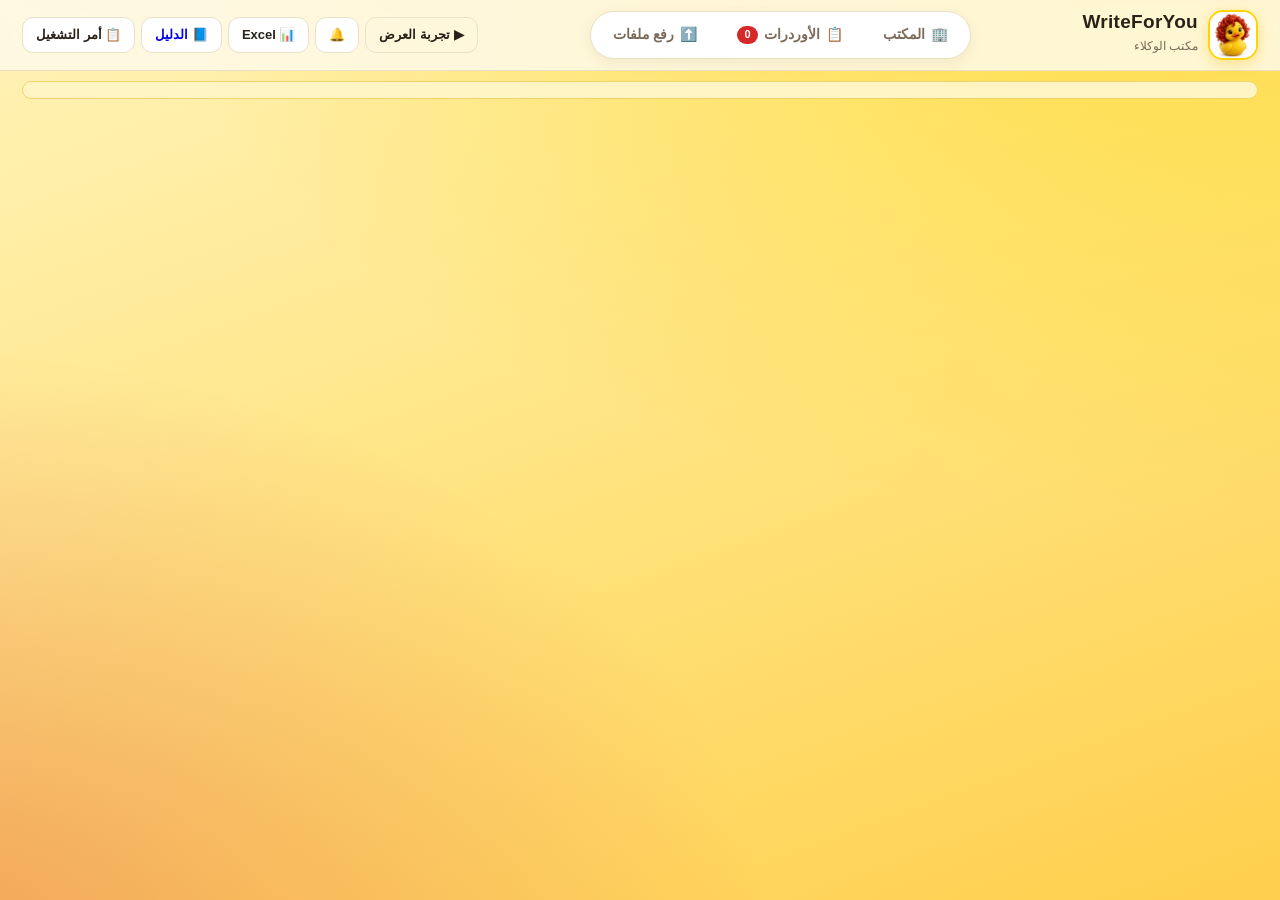
==== index.html @ 6d5ab5f7 "update Thu 11/12/2026  5:01:45.57" ====
<!doctype html>
<html lang="ar" dir="rtl">
<head>
  <base href="public/">
  <meta charset="utf-8">
  <meta name="viewport" content="width=device-width, initial-scale=1">
  <link rel="icon" type="image/png" href="logo.png">
  <title>WriteForYou — مكتب الوكلاء</title>
  <link rel="stylesheet" href="style.css">
</head>
<body>
<canvas id="bg" aria-hidden="true"></canvas>
<div class="shell">
<header class="top">
  <a class="brand" href="#office">
    <span class="logo"><img src="logo.png" alt="WriteForYou"></span>
    <div><b>WriteForYou</b><small>مكتب الوكلاء</small></div>
  </a>
  <nav class="nav" id="nav">
    <a href="#office" data-page="office"><i>🏢</i> المكتب</a>
    <a href="#orders" data-page="orders"><i>📋</i> الأوردرات <em id="navCount">0</em></a>
    <a href="#upload" data-page="upload"><i>⬆️</i> رفع ملفات</a>
    <span class="nav-ink" id="navInk"></span>
  </nav>
  <div class="top-actions">
    <span id="demoBadge" class="badge demo hidden">وضع التجربة</span>
    <button id="btnDemo" class="btn ghost">▶ تجربة العرض</button>
    <button class="btn bell" id="btnBell" type="button" title="الإشعارات">🔔 <em id="bellCount" class="hidden">0</em></button>
    <button class="btn" id="btnSheet" type="button">📊 Excel</button>
    <a class="btn" href="../knowledge/team-playbook.md" target="_blank">📘 الدليل</a>
    <button id="btnCopy" class="btn">📋 أمر التشغيل</button>
  </div>
</header>
<div class="notice" id="notice"></div>
<div id="notifPanel" class="notif hidden" role="dialog" aria-label="الإشعارات">
  <div class="notif-head"><b>🔔 الإشعارات</b><button class="btn small" id="notifReadAll" type="button">اقرأ الكل</button></div>
  <div id="notifList" class="notif-list"></div>
  <div class="notif-key"><span><i style="background:#16a34a"></i>جاهز</span><span><i style="background:#f5b400"></i>في المراجعة</span><span><i style="background:#dc2626"></i>ناقص ملفات / مشكلة</span></div>
</div>
<div id="toasts" class="toasts" aria-live="polite"></div>

<main>
<!-- ============ PAGE: OFFICE ============ -->
<section class="page" id="page-office" data-page="office">
  <div class="office-layout">
    <div class="card office-card">
      <div class="office-stage" id="officeStage">
        <canvas id="office" aria-label="مكتب الوكلاء ثلاثي الأبعاد"></canvas>
        <div class="hud hud-top" id="hudKpis"></div>
        <div class="hud hud-bottom">
          <div class="legend">
            <span><i class="dot work"></i> شغال</span><span><i class="dot wait"></i> مستني</span><span><i class="dot idle"></i> فاضي</span><span><i class="dot err"></i> مشكلة</span>
          </div>
          <div class="hud-tools">
            <button class="tool" id="btnRotate">⟳ تدوير</button>
            <span class="hint">اسحب للتدوير · العجلة للتقريب · اضغط على أي ملف لفتحه</span>
          </div>
        </div>
      </div>
    </div>
    <aside class="card ceo">
      <h2>المدير التنفيذي <small>Claude</small></h2>
      <p class="muted small">اكتب أمرك هنا أو ارفع أوردر، وبيتحط في طابور Claude. الرد بيظهر هنا في المحادثة أول ما Claude ياخده.</p>
      <div id="chat" class="chat"></div>
      <div class="chips">
        <button class="chip" data-q="اشتغل على كل المشاريع الجديدة">كل الجديد</button>
        <button class="chip" data-q="كمّل المشاريع الواقفة من آخر مرحلة وصلت لها">كمّل الواقف</button>
        <button class="chip" data-q="جهّز خطة الفورم بس ومتبعتش حاجة">جهّز الفورم</button>
      </div>
      <form id="orderForm" class="order-form">
        <textarea id="orderText" rows="2" placeholder="اكتب أمرك للمدير…"></textarea>
        <button class="btn primary" type="submit">أرسل الأمر</button>
      </form>
    </aside>
  </div>
  <div class="card agents-card"><h2>لوحة التحكم — الفريق</h2><div id="agents" class="agents"></div></div>
</section>

<!-- ============ PAGE: ORDERS ============ -->
<section class="page" id="page-orders" data-page="orders">
  <div class="card orders-card">
    <div class="orders-head">
      <h2>كل الأوردرات</h2>
      <div class="searchbox"><span>🔍</span><input id="jobSearch" type="search" inputmode="numeric" placeholder="ابحث برقم الـ Job ID أو الاسم…" autocomplete="off"></div>
    </div>
    <div id="jobs" class="jobs"></div>
  </div>
  <div class="card detail-card">
    <div id="detailHead"></div>
    <div id="detailTabs" class="tabs"></div>
    <div id="detailBody" class="tab-body"></div>
  </div>
</section>

<!-- ============ PAGE: UPLOAD ============ -->
<section class="page" id="page-upload" data-page="upload">
  <form id="uploadForm" class="card upload-card">
    <h2>رفع شغل جديد</h2>
    <p class="muted small">كل الملفات في مكان واحد: التسجيل الصوتي، سكرين شوتس الواتساب، وصور الفورم. تقدر كمان تلصق الصور مباشرة بـ <b>Ctrl + V</b>.</p>
    <div class="row">
      <label>الوجهة <select id="upTarget"><option value="new">أوردر جديد</option></select></label>
      <label id="nameWrap">Job ID <input id="upJobNo" type="text" inputmode="numeric" placeholder="149134"></label>
    </div>
    <label id="nameWrap2">اسم الأوردر (اختياري) <input id="upName" type="text" placeholder="Riyad Bank - Call Center"></label>
    <div id="drop" class="drop" tabindex="0">
      <input id="upFiles" type="file" multiple accept="audio/*,video/*,image/*,.zip,.pdf" hidden>
      <div class="drop-ico">⬆</div>
      <b>اسحب كل الملفات هنا</b>
      <span>أو <u>اختارها من جهازك</u> · أو الصق الصور بـ Ctrl + V</span>
      <small>صوت · صور · فيديو · zip</small>
    </div>
    <div id="picked" class="picked"></div>
    <label id="notesWrap">ملاحظات / تعليمات للوكلاء <textarea id="upNotes" rows="2" placeholder="أي تعليمات…"></textarea></label>
    <button class="btn primary big" type="submit" id="upBtn">🚀 ارفع وابعت لـ Claude</button>
    <div id="upProgress" class="up-progress"></div>
  </form>
  <aside class="card upload-side">
    <h3>إزاي الرفع بيشتغل؟</h3>
    <ol class="steps">
      <li><b>ارفع</b> التسجيل والصور هنا مع الـ Job ID.</li>
      <li>الأوردر <b>بيتبعت لـ Claude</b> لوحده في الطابور.</li>
      <li>الفريق يسمع ويكتب الفورم، وتلاقي <b>PDF</b> جاهز في صفحة الأوردرات.</li>
    </ol>
  </aside>
  <div id="deliver" class="deliver hidden">
    <div class="dl-track" dir="ltr">
      <div class="dl-start">📁<small>ملفاتك</small></div>
      <div class="dl-lane">
        <div class="dl-run" id="dlRun">
          <span class="dl-file" id="dlFile">📁</span>
          <img class="dl-duck lead" src="duck.png" alt="">
          <img class="dl-duck kid k1" src="duck.png" alt="">
          <img class="dl-duck kid k2" src="duck.png" alt="">
          <img class="dl-duck kid k3" src="duck.png" alt="">
        </div>
      </div>
      <div class="dl-end" id="dlEnd">🧠<small>Claude</small></div>
    </div>
    <div class="dl-bar"><i id="dlBar"></i></div>
    <div class="dl-text" id="dlText"></div>
    <button type="button" class="btn primary big" id="dlGo">👀 روح للبطة الـ CEO في المكتب وشوفهم بيشتغلوا</button>
  </div>
</section>
</main>
</div>

<script type="importmap">{"imports":{"three":"vendor/three.module.js","three/addons/":"vendor/addons/"}}</script>
<script type="module" src="bg3d.js"></script>
<script type="module" src="office3d.js"></script>
<script type="module" src="app.js"></script>

  <div id="sheet" class="sheet hidden" role="dialog" aria-label="سجل الأوردرات">
    <div class="sheet-box">
      <div class="sheet-head">
        <b>📊 سجل الأوردرات (Excel)</b>
        <div class="sheet-tabs" id="sheetTabs"><button data-st="jobs" class="on">الأوردرات</button><button data-st="answers">الإجابات</button><button data-st="files">الملفات</button></div>
        <input id="sheetQ" type="search" placeholder="🔍 دوّر برقم الأوردر أو أي كلمة...">
        <a class="btn small" href="/api/excel" download>⬇ تحميل الملف</a>
        <button class="btn small" id="sheetClose" type="button">✕ قفل</button>
      </div>
      <div class="sheet-body" id="sheetBody"></div>
    </div>
  </div>
</body>
</html>
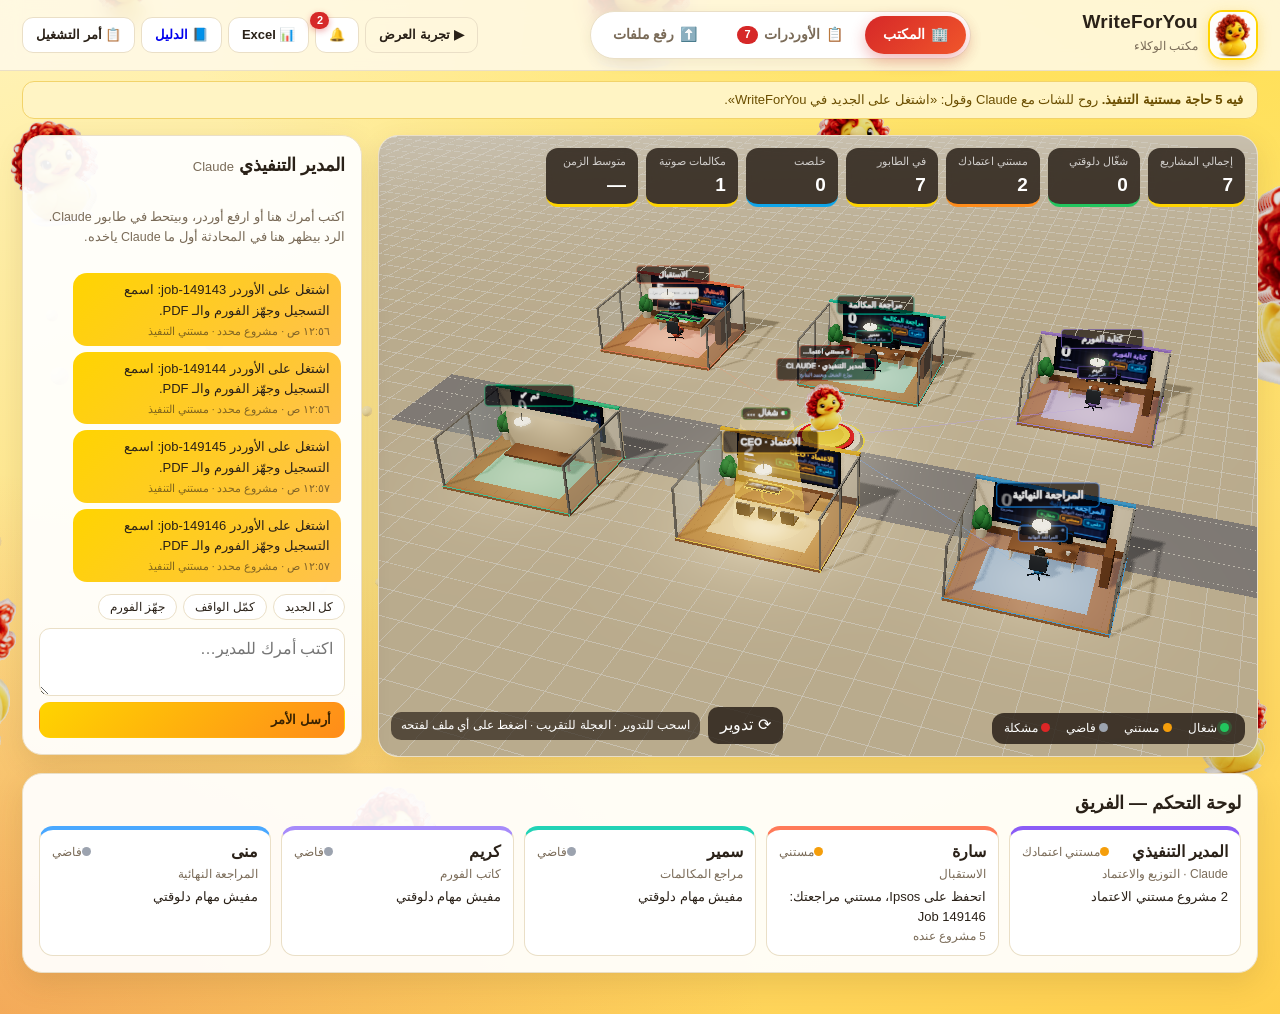
==== commit aeee878f: "update Thu 11/12/2026  5:10:54.17" ====
--- a/index.html
+++ b/index.html
@@ -2,6 +2,7 @@
 <html lang="ar" dir="rtl">
 <head>
   <base href="public/">
+  <script src="static-api.js?v=4"></script>
   <meta charset="utf-8">
   <meta name="viewport" content="width=device-width, initial-scale=1">
   <link rel="icon" type="image/png" href="logo.png">
@@ -144,7 +145,7 @@
 </main>
 </div>
 
-<script type="importmap">{"imports":{"three":"vendor/three.module.js","three/addons/":"vendor/addons/"}}</script>
+<script type="importmap">{"imports":{"three":"./vendor/three.module.js","three/addons/":"./vendor/addons/"}}</script>
 <script type="module" src="bg3d.js"></script>
 <script type="module" src="office3d.js"></script>
 <script type="module" src="app.js"></script>
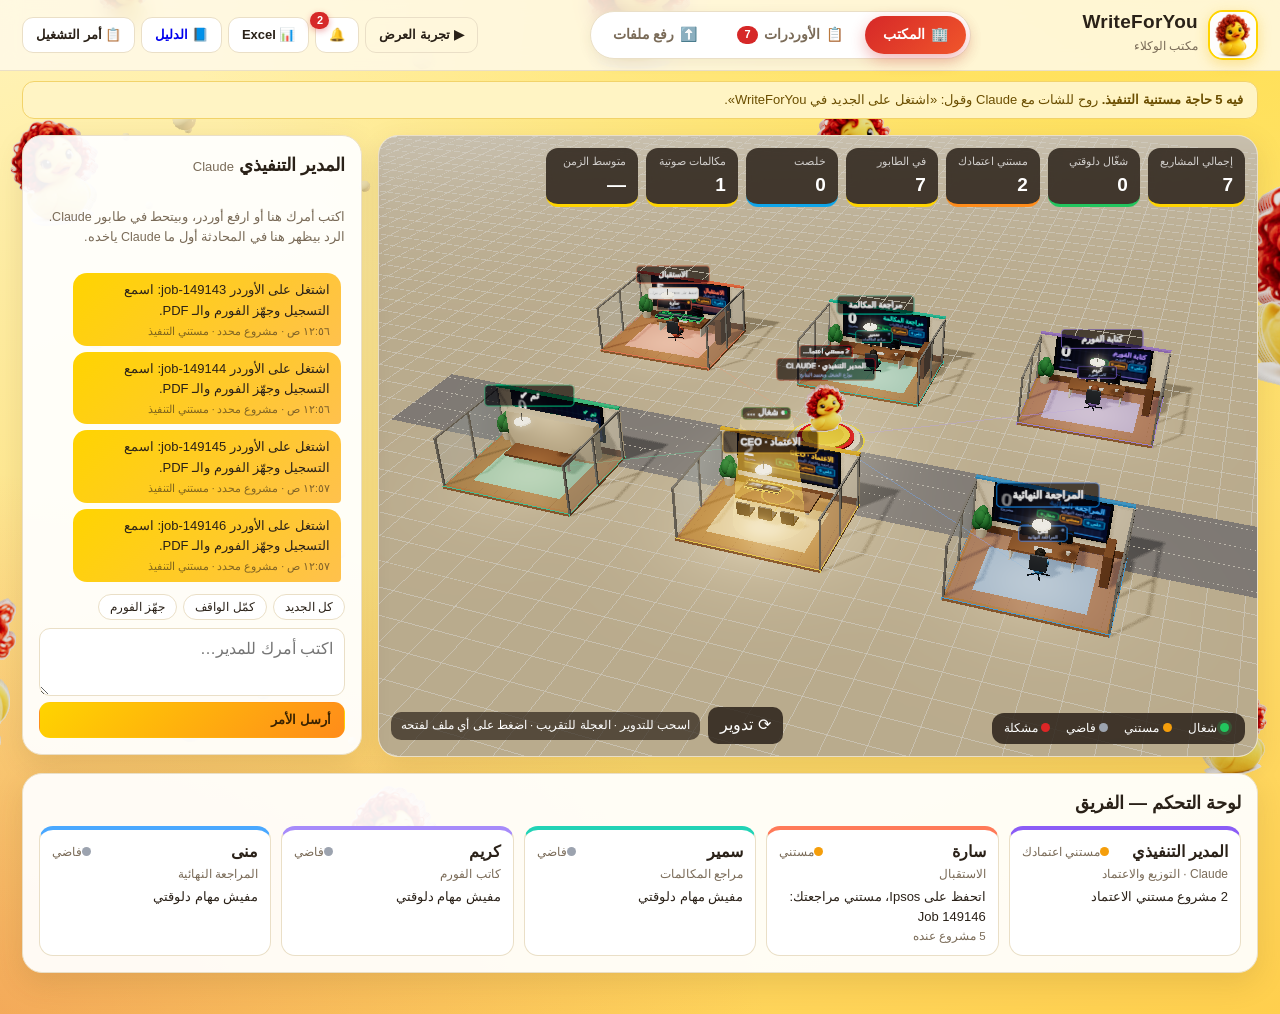
==== commit ac36a588: "update Thu 11/12/2026  5:34:53.35" ====
--- a/index.html
+++ b/index.html
@@ -2,7 +2,7 @@
 <html lang="ar" dir="rtl">
 <head>
   <base href="public/">
-  <script src="static-api.js?v=4"></script>
+  <script src="static-api.js?v=5"></script>
   <meta charset="utf-8">
   <meta name="viewport" content="width=device-width, initial-scale=1">
   <link rel="icon" type="image/png" href="logo.png">
